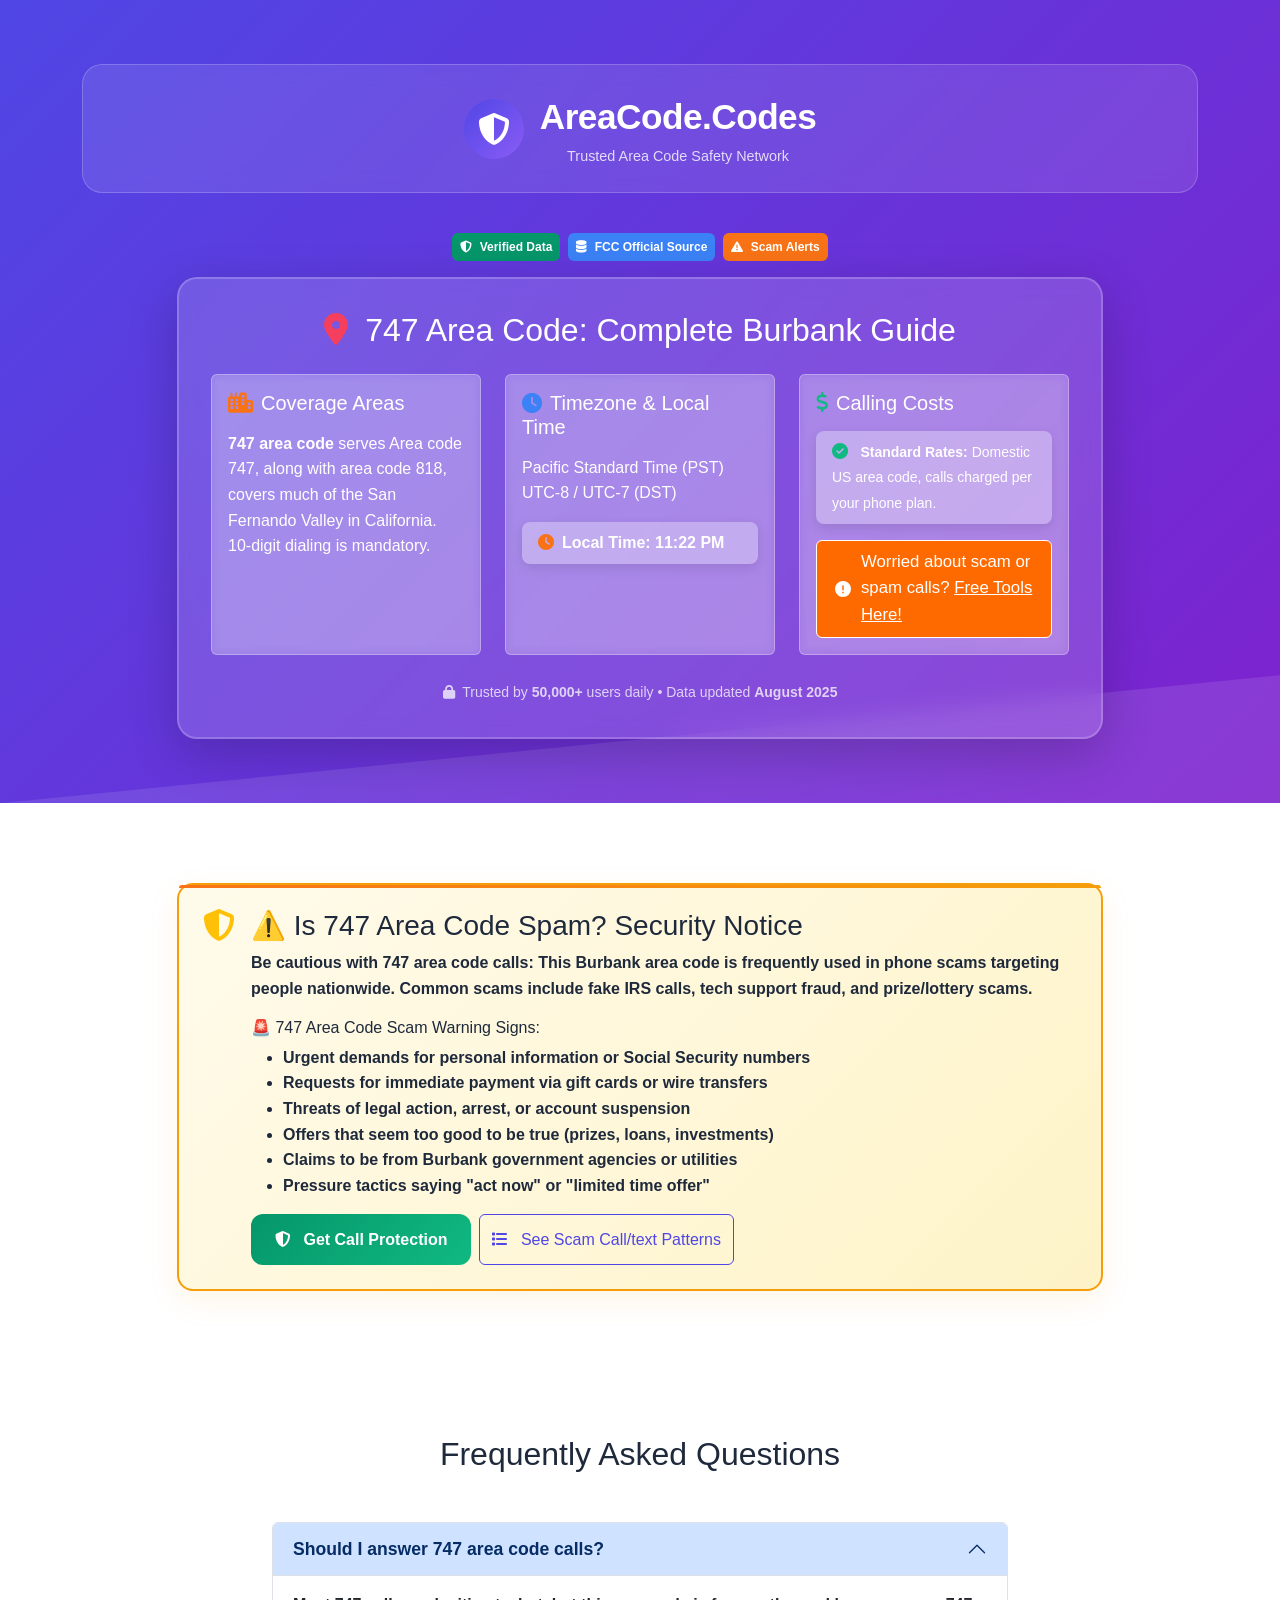
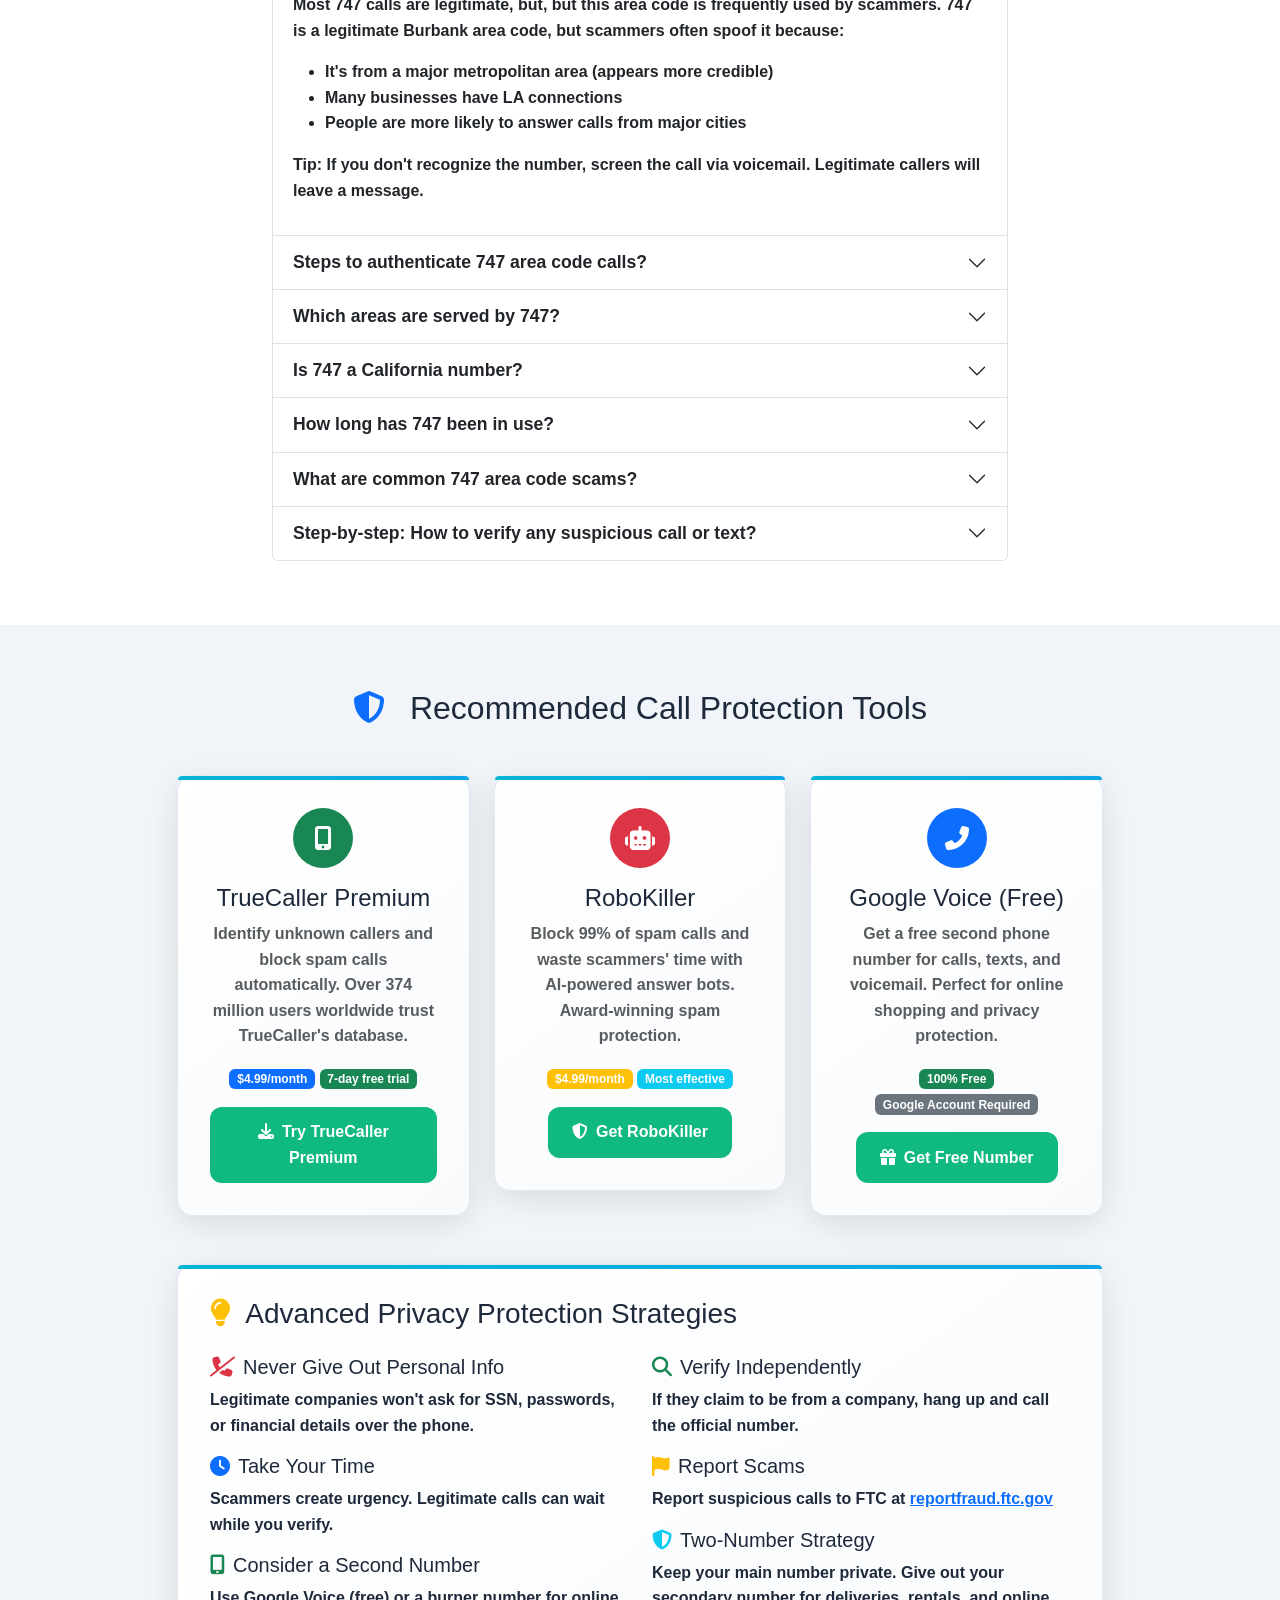
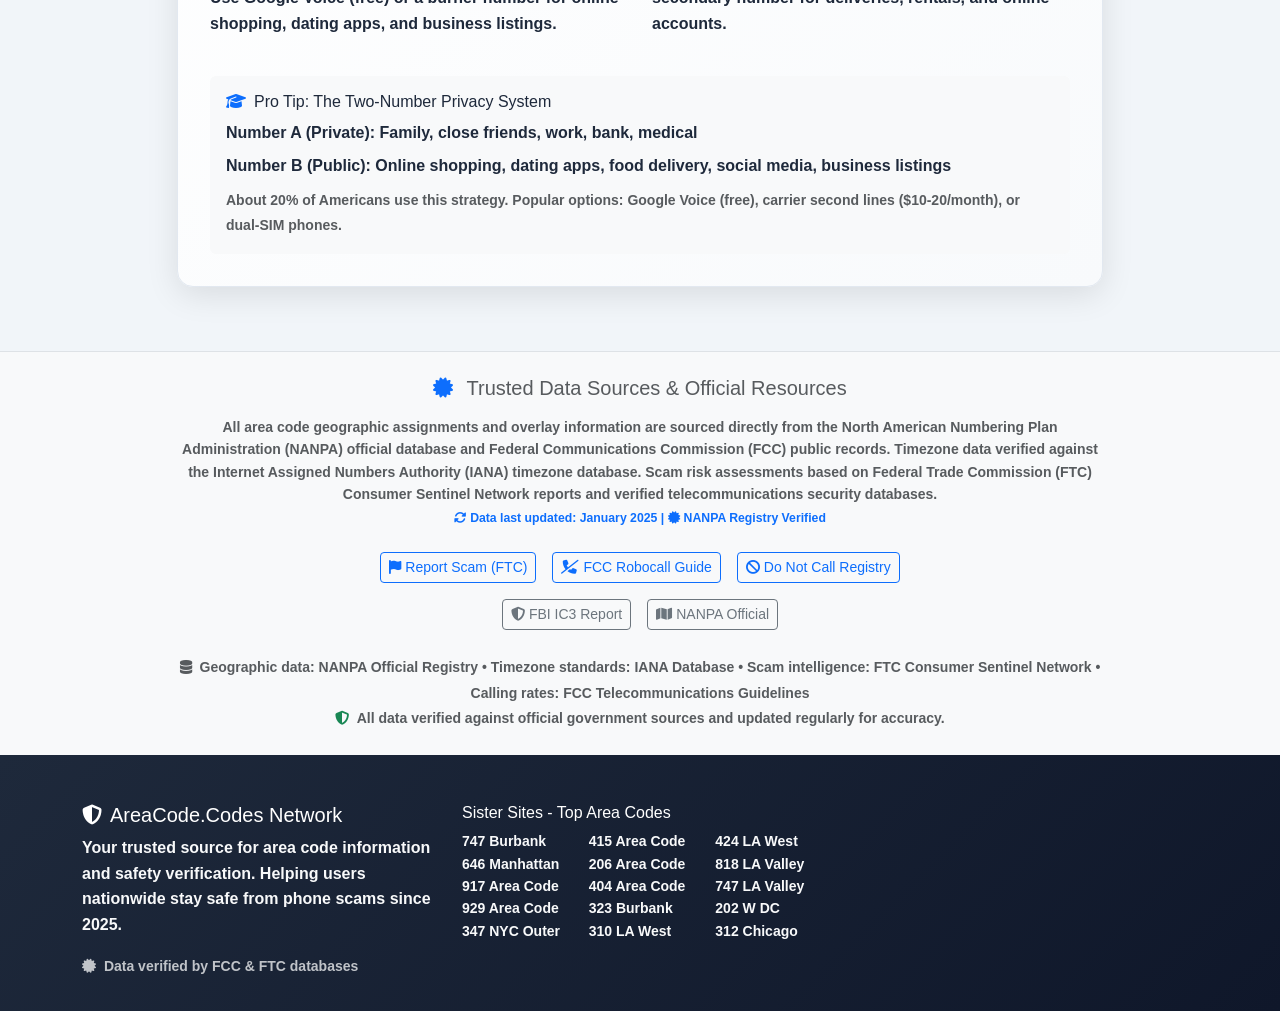
==== index.html @ 6749fb3c "Update and rename 747.html to index.html" ====
<!DOCTYPE html>
<html lang="en">
<head>
    <meta charset="UTF-8">
    <meta name="viewport" content="width=device-width, initial-scale=1.0">
    <!-- SEO: Improved Title for clarity and geo-targeting -->
    <title>747 Area Code (California) Lookup: Scam, Spam & Safety Check for Burbank</title>
    <!-- SEO: Enhanced Meta Description with more keywords and call to action -->
    <meta name="description" content="Free 747 area code lookup for Burbank, California. Check if a number is safe, reported as spam, or linked to scams. Read user reports, avoid phone fraud, and get scam alerts.">
    <!-- SEO: Meta Keywords (optional, not used by Google but kept for completeness) -->
    <meta name="keywords" content="747 area code, 747 area code Burbank, 747 area code scam, 747 area code California, is 747 area code spam, Burbank area code, phone scam check, caller ID verification, 747 spam calls, area code lookup, Burbank, California area code, scam alerts, robocalls, phone fraud">
    <!-- SEO: Robots meta for indexing -->
    <meta name="robots" content="index, follow">
    
    <!-- Open Graph Meta Tags for social sharing -->
    <meta property="og:title" content="747 Area Code (California): Burbank Lookup, Scam & Spam Check 747areacode.codes">
    <meta property="og:description" content="Lookup 747 area code numbers in Burbank, CA. Get scam alerts, user reports, and safety tips.">
    <meta property="og:type" content="website">
    <meta property="og:url" content="https://747.areacode.codes">

    
    <!-- Twitter Card Meta Tags -->
    <meta name="twitter:card" content="summary_large_image">
    <meta name="twitter:title" content="747 Area Code (California): Burbank Lookup, Scam & Spam Check">
    <meta name="twitter:description" content="Lookup 747 area code numbers in Burbank, CA. Get scam alerts, user reports, and safety tips.">
    
    <!-- Canonical URL for SEO -->
    <link rel="canonical" href="https://747.areacode.codes">
    
    <!-- Favicon -->
    <link rel="icon" type="image/x-icon" href="favicon.ico">
    
    <!-- Google tag (gtag.js) -->
    <script async src="https://www.googletagmanager.com/gtag/js?id=G-JYRG1LR357"></script>
    <script>
      window.dataLayer = window.dataLayer || [];
      function gtag(){dataLayer.push(arguments);}
      gtag('js', new Date());

      gtag('config', 'G-JYRG1LR357');
    </script>
    
    <!-- Bootstrap CSS -->
    <link href="https://cdn.jsdelivr.net/npm/bootstrap@5.3.0/dist/css/bootstrap.min.css" rel="stylesheet">
    <link href="https://cdnjs.cloudflare.com/ajax/libs/font-awesome/6.4.0/css/all.min.css" rel="stylesheet">
    
    <!-- Custom CSS -->
    <link rel="stylesheet" href="areacodes.css">

    <!-- Google Analytics -->
    <script async src="https://www.googletagmanager.com/gtag/js?id=G-JYRG1LR357"></script>
    <script>
        window.dataLayer = window.dataLayer || [];
        function gtag(){dataLayer.push(arguments);}
        gtag('js', new Date());
        gtag('config', 'G-JYRG1LR357_ID');
    </script>
    
    <!-- Structured Data: FAQPage schema for rich results (add or update as needed) -->
    <script type="application/ld+json">
    {
      "@context": "https://schema.org",
      "@type": "FAQPage",
      "mainEntity": [
        {
          "@type": "Question",
          "name": "Is the 747 area code safe or a scam?",
          "acceptedAnswer": {
            "@type": "Answer",
            "text": "The 747 area code is legitimate for Burbank, California, but scammers often spoof it. Always verify unknown callers."
          }
        },
        {
          "@type": "Question",
          "name": "How do I check if a 747 number is spam?",
          "acceptedAnswer": {
            "@type": "Answer",
            "text": "Use caller ID apps, search the number online, and check user reports on this site to identify spam or scam calls."
          }
        },
        {
          "@type": "Question",
          "name": "What cities use the 747 area code?",
          "acceptedAnswer": {
            "@type": "Answer",
            "text": "747 covers Burbank, Glendale, San Fernando Valley, Calabasas, Universal City, and parts of Ventura County."
          }
        }
      ]
    }
    </script>
</head>

<body>
    <!-- Hero Section -->
    <section class="hero-section">
        <div class="container">
            <!-- Unified Brand Header -->
            <div class="row justify-content-center text-center mb-4">
                <div class="col-lg-12">
                    <div class="brand-logo mb-3">
                        <div class="logo-container d-flex align-items-center justify-content-center">
                            <div class="logo-icon" style="background: linear-gradient(135deg, #4f46e5, #8b5cf6);">
                                <i class="fas fa-shield-alt"></i>
                            </div>
            <div class="logo-text ms-3">
                <div class="logo-main mb-0">
                    <a href="https://areacode.codes" class="text-white text-decoration-none" style="font-weight:bold;">AreaCode.Codes</a>
                </div>
                <p class="logo-sub mb-0">Trusted Area Code Safety Network</p>
            </div>
                        </div>
                    </div>
                </div>
            </div>
            
            <!-- Trust Badges Banner -->
            <div class="row justify-content-center mb-3">
                <div class="col-lg-10 d-flex justify-content-center">
                    <div class="badge bg-success me-2 p-2" style="background-color: #059669 !important;"><i class="fas fa-shield-alt me-1"></i> Verified Data</div>
                    <div class="badge bg-primary me-2 p-2" style="background-color: #3b82f6 !important;"><i class="fas fa-database me-1"></i> FCC Official Source</div>
                    <div class="badge bg-warning p-2" style="background-color: #f97316 !important; color: white;"><i class="fas fa-exclamation-triangle me-1"></i> Scam Alerts</div>
                </div>
            </div>
            
            <!-- Direct Area Code Information Banner -->
            <div class="row justify-content-center">
                <div class="col-lg-10">
                    <div class="hero-info-card">
                        <div class="row">
                            <div class="col-md-12">
                                <h1 class="h2 mb-4 text-center text-white">
    <i class="fas fa-map-marker-alt me-2" style="color: #f43f5e;"></i>
    747 Area Code: Complete Burbank Guide
</h1>
                                <div class="row g-4">
                                    <div class="col-lg-4">
                                        <div class="hero-info-box h-100 p-3 border rounded">
                                            <h3 class="h5 mb-3"><i class="fas fa-city me-2" style="color: #f97316;"></i>Coverage Areas</h3>
                                            <p class="mb-0 text-white"><strong>747 area code</strong> serves Area code 747, along with area code 818, covers much of the San Fernando Valley in California. 10-digit dialing is mandatory.</p>
                                        </div>
                                    </div>
                                    <div class="col-lg-4">
                                        <div class="hero-info-box h-100 p-3 border rounded">
                                            <h3 class="h5 mb-3"><i class="fas fa-clock me-2" style="color: #3b82f6;"></i>Timezone & Local Time</h3>
                                            <p class="mb-2 text-white">Pacific Standard Time (PST)<br>UTC-8 / UTC-7 (DST)</p>
                                            <div class="hero-alert py-2 px-3 mt-2 mb-0">
                                                <i class="fas fa-clock me-2" style="color: #f97316;"></i><strong>Local Time:</strong> 
                                                <span id="heroLocalTime" class="fw-bold">--:-- --</span>
                                            </div>
                                        </div>
                                    </div>
                                    <div class="col-lg-4">
                                        <div class="hero-info-box h-100 p-3 border rounded">
                                            <h3 class="h5 mb-3"><i class="fas fa-dollar-sign me-2" style="color: #10b981;"></i>Calling Costs</h3>
                                            <div class="hero-alert py-2 px-3 mb-0">
                                                <i class="fas fa-check-circle me-2" style="color: #10b981;"></i>
                                                <small><strong>Standard Rates:</strong> Domestic US area code, calls charged per your phone plan.</small>
                                            </div>
                                            <!-- Scam/Spam Alert Tip -->
                                            <div class="mt-3">
                                              <div class="info-tip d-flex align-items-center gap-2 px-3 py-2 rounded" tabindex="0" style="background:#ff6a00; border:1.5px solid #fff; color:#fff; font-size:1.05rem; cursor:pointer; transition:background 0.2s, border 0.2s;" onclick="document.getElementById('protection-tools').scrollIntoView({behavior:'smooth'});" onkeypress="if(event.key==='Enter'){document.getElementById('protection-tools').scrollIntoView({behavior:'smooth'});}">
                                                <svg viewBox="0 0 20 20" fill="currentColor" width="20" height="20" style="flex-shrink:0;"><path d="M10 2a8 8 0 100 16 8 8 0 000-16zm.75 12.25h-1.5v-1.5h1.5v1.5zm0-3h-1.5V6.5h1.5v2.75z"/></svg>
                                                <span>Worried about scam or spam calls? <u>Free Tools Here!</u></span>
                                              </div>
                                            </div>
                                        </div>
                                    </div>
                                </div>
                                <div class="text-center mt-4">
                                    <small class="text-white opacity-75">
                                        <i class="fas fa-lock me-1"></i> Trusted by <strong>50,000+</strong> users daily • Data updated <strong>August 2025</strong>
                                    </small>
                                </div>
                            </div>
                        </div>
                    </div>
                </div>
            </div>
        </div>
    </section>

    <!-- Results Section -->
    <section class="py-5" id="resultsSection" style="display: none;">
        <div class="container">
            <div class="row justify-content-center">
                <div class="col-lg-10">
                    <div class="info-card">
                        <div class="row">
                            <div class="col-md-8">
                                <h2 class="h3 mb-4">
                                    <i class="fas fa-map-marker-alt text-primary me-2"></i>
                                    Area Code <span id="resultAreaCode"></span> Information
                                </h2>
                                <div id="basicInfo">
                                    <!-- Basic info will be populated by JavaScript -->
                                </div>
                            </div>
                            <div class="col-md-4">
                                <div class="icon-badge mx-auto">
                                    <i class="fas fa-phone"></i>
                                </div>
                                <div class="text-center">
                                    <h4 id="resultCity"></h4>
                                    <p class="text-muted" id="resultState"></p>
                                </div>
                            </div>
                        </div>
                    </div>

                    <!-- Security Alert -->
                    <div class="security-alert" id="securityAlert">
                        <div class="d-flex align-items-start">
                            <div class="me-3">
                                <i class="fas fa-exclamation-triangle fa-2x text-warning"></i>
                            </div>
                            <div>
                                <h4 class="mb-2">
                                    <i class="fas fa-shield-alt me-2"></i>
                                    Security Assessment
                                </h4>
                                <p class="mb-3" id="securityMessage">
                                    <!-- Security message will be populated -->
                                </p>
                                
                                <!-- User Feedback Section - Build Community Data -->
                                <div class="bg-white rounded p-3 mb-3 border">
                                    <h6><i class="fas fa-users me-2"></i>Community Safety Check</h6>
                                    <p class="small mb-2">Have you received calls from this area code?</p>
                                    <div class="d-flex gap-2 mb-2">
                                        <button class="btn btn-sm btn-success" onclick="submitFeedback('safe')">
                                            <i class="fas fa-thumbs-up"></i> Safe Call
                                        </button>
                                        <button class="btn btn-sm btn-warning" onclick="submitFeedback('suspicious')">
                                            <i class="fas fa-exclamation"></i> Suspicious
                                        </button>
                                        <button class="btn btn-sm btn-danger" onclick="submitFeedback('scam')">
                                            <i class="fas fa-ban"></i> Confirmed Scam
                                        </button>
                                    </div>
                                    <div id="feedbackCount" class="small text-muted">
                                        <!-- Community feedback stats will show here -->
                                    </div>
                                </div>
                                
                                <div class="d-flex flex-wrap gap-2">
                                    <a href="#" class="cta-button" onclick="trackSecurityInterest()">
                                        <i class="fas fa-search-plus me-2"></i>
                                        Get Detailed Safety Report
                                    </a>
                                    <a href="#protection-tools" class="btn btn-outline-primary">
                                        <i class="fas fa-tools me-2"></i>
                                        See Protection Tools
                                    </a>
                                </div>
                            </div>
                        </div>
                    </div>
                </div>
            </div>
        </div>
    </section>

    <!-- Security Alert for 747 -->
    <section class="py-5" id="securitySection">
        <div class="container">
            <div class="row justify-content-center">
                <div class="col-lg-10">
                    <div class="security-alert warning" id="default312Alert">
                        <div class="d-flex align-items-start">
                            <div class="me-3">
                                <i class="fas fa-shield-alt fa-2x text-warning"></i>
                            </div>
                            <div>
                                <h3 class="mb-2">⚠️ Is 747 Area Code Spam? Security Notice</h3>
                                <p class="mb-3">
                                    <strong>Be cautious with 747 area code calls: This Burbank area code is frequently used in phone scams targeting people nationwide. Common scams include fake IRS calls, tech support fraud, and prize/lottery scams.
                                </p>
                                <div class="mb-3">
                                    <h4 class="h6">🚨 747 Area Code Scam Warning Signs:</h4>
                                    <ul class="mb-0">
                                        <li>Urgent demands for personal information or Social Security numbers</li>
                                        <li>Requests for immediate payment via gift cards or wire transfers</li>
                                        <li>Threats of legal action, arrest, or account suspension</li>
                                        <li>Offers that seem too good to be true (prizes, loans, investments)</li>
                                        <li>Claims to be from Burbank government agencies or utilities</li>
                                        <li>Pressure tactics saying "act now" or "limited time offer"</li>
                                    </ul>
                                </div>
                                <div class="d-flex flex-wrap gap-2">
                                    <a href="#protection-tools" class="cta-button" style="background: linear-gradient(135deg, #059669, #10b981);">
                                        <i class="fas fa-shield-alt me-2"></i>
                                        Get Call Protection
                                    </a>
                                    <button class="btn btn-outline-primary" onclick="showScamPatterns()" style="border-color: #4f46e5; color: #4f46e5;">
                                        <i class="fas fa-list me-2"></i>
                                        See Scam Call/text Patterns
                                    </button>
                                </div>
                            </div>
                        </div>
                    </div>
                </div>
            </div>
        </div>
    </section>

    <!-- FAQ Section -->
    <section class="faq-section">
        <div class="container">
            <div class="row justify-content-center">
                <div class="col-lg-8">
                    <h2 class="text-center mb-5">Frequently Asked Questions</h2>
                    <div class="accordion" id="faqAccordion">
                        <!-- FAQ 1: Should I answer 747 area code calls? -->
                        <div class="accordion-item">
                            <h3 class="accordion-header">
                                <button class="accordion-button" type="button" data-bs-toggle="collapse" data-bs-target="#faq1">
                                    Should I answer 747 area code calls?
                                </button>
                            </h3>
                            <div id="faq1" class="accordion-collapse collapse show" data-bs-parent="#faqAccordion">
                                <div class="accordion-body">
                                    <p><strong>Most 747 calls are legitimate, but</strong>, but this area code is frequently used by scammers. 747 is a legitimate Burbank area code, but scammers often spoof it because:</p>
                                    <ul>
                                        <li>It's from a major metropolitan area (appears more credible)</li>
                                        <li>Many businesses have LA connections</li>
                                        <li>People are more likely to answer calls from major cities</li>
                                    </ul>
                                    <p><strong>Tip:</strong> If you don't recognize the number, screen the call via voicemail. Legitimate callers will leave a message.</p>
                                </div>
                            </div>
                        </div>

                        <!-- FAQ 2: How to verify if a 747 call is legitimate -->
                        <div class="accordion-item">
                            <h3 class="accordion-header">
                                <button class="accordion-button collapsed" type="button" data-bs-toggle="collapse" data-bs-target="#faq2">
                                    Steps to authenticate 747 area code calls?
                                </button>
                            </h3>
                            <div id="faq2" class="accordion-collapse collapse" data-bs-parent="#faqAccordion">
                                <div class="accordion-body">
                                    <p><strong>Here's how to verify 747 calls:</strong></p>
                                    <ol>
                                        <li><strong>Use caller ID apps</strong> - TrueCaller, Hiya, or RoboKiller can identify known spam numbers</li>
                                        <li><strong>Google the number</strong> - Search "[number] scam" to see if others reported it</li>
                                        <li><strong>Don't answer unknown numbers</strong> - Let legitimate callers leave voicemail</li>
                                        <li><strong>Call back independently</strong> - If they claim to be from a company, hang up and call the official number</li>
                                        <li><strong>Trust your instincts</strong> - If something feels off, it probably is</li>
                                    </ol>
                                </div>
                            </div>
                        </div>

                        <!-- FAQ 3: What cities use 747 area code -->
                        <div class="accordion-item">
                            <h3 class="accordion-header">
                                <button class="accordion-button collapsed" type="button" data-bs-toggle="collapse" data-bs-target="#faq3">
                                    Which areas are served by 747?
                                </button>
                            </h3>
                            <div id="faq3" class="accordion-collapse collapse" data-bs-parent="#faqAccordion">
                                <div class="accordion-body">
                                    <p><strong>747 area code serves central Burbank and surrounding areas:</strong></p>
                                    <div class="row">
                                        <div class="col-md-6">
                                            <ul>
                                                <li>Downtown Burbank</li>
                                                <li>Hollywood</li>
                                                <li>Beverly Hills</li>
                                                <li>Santa Monica</li>
                                                <li>West Hollywood</li>
                                                <li>Burbank</li>
                                            </ul>
                                        </div>
                                        <div class="col-md-6">
                                            <ul>
                                                <li>Burbank</li>
                                                <li>Culver City</li>
                                                <li>West Hollywood</li>
                                                <li>Venice</li>
                                                <li>Marina del Rey</li>
                                                <li>Century City</li>
                                            </ul>
                                        </div>
                                    </div>
                                    <p><em>Note: 747 overlaps with area codes 323 and 738 in the same geographic region.</em></p>
                                </div>
                            </div>
                        </div>

                        <!-- FAQ 4: Is 747 a California number? -->
                        <div class="accordion-item">
                            <h3 class="accordion-header">
                                <button class="accordion-button collapsed" type="button" data-bs-toggle="collapse" data-bs-target="#faq4">
                                    Is 747 a California number?
                                </button>
                            </h3>
                            <div id="faq4" class="accordion-collapse collapse" data-bs-parent="#faqAccordion">
                                <div class="accordion-body">
                                    <p><strong>No, 747 is not a New York area code.</strong> It's exclusively for Burbank, California.</p>
                                    <p><strong>California area codes include:</strong></p>
                                    <ul>
                                        <li><strong>212, 646, 332:</strong> Manhattan</li>
                                        <li><strong>718, 347, 929:</strong> Brooklyn, Queens, Bronx, Staten Island</li>
                                        <li><strong>914:</strong> Westchester County</li>
                                        <li><strong>516, 631:</strong> Long Island</li>
                                    </ul>
                                    <p>If someone claims to be calling from New York with a 747 number, it's likely a scam using number spoofing.</p>
                                </div>
                            </div>
                        </div>

                        <!-- FAQ 5: How long has 747 been in use? -->
                        <div class="accordion-item">
                            <h3 class="accordion-header">
                                <button class="accordion-button collapsed" type="button" data-bs-toggle="collapse" data-bs-target="#faq5">
                                    How long has 747 been in use?
                                </button>
                            </h3>
                            <div id="faq5" class="accordion-collapse collapse" data-bs-parent="#faqAccordion">
                                <div class="accordion-body">
                                    <p><strong>747 was one of the original area codes</strong> established in 1947 when the North American Numbering Plan began.</p>
                                    <div class="row mt-3">
                                        <div class="col-md-6">
                                            <h6><i class="fas fa-history text-primary me-2"></i>Historical Timeline:</h6>
                                            <ul>
                                                <li><strong>1947:</strong> 747 established covering all of Southern California</li>
                                                <li><strong>1951:</strong> Split to create 714 (Orange County)</li>
                                                <li><strong>1984:</strong> Split to create 818 (San Fernando Valley)</li>
                                                <li><strong>1991:</strong> Split to create 310 (West LA)</li>
                                                <li><strong>1998:</strong> Overlay with 323 began</li>
                                                <li><strong>2009:</strong> Overlay with 738 implemented</li>
                                            </ul>
                                        </div>
                                        <div class="col-md-6">
                                            <h6><i class="fas fa-map text-success me-2"></i>Coverage Evolution:</h6>
                                        </div>
                                    </div>
                                </div>
                            </div>
                        </div>

                        <!-- FAQ 6: Common 747 scam types -->
                        <div class="accordion-item">
                            <h3 class="accordion-header">
                                <button class="accordion-button collapsed" type="button" data-bs-toggle="collapse" data-bs-target="#faq6">
                                    What are common 747 area code scams?
                                </button>
                            </h3>
                            <div id="faq6" class="accordion-collapse collapse" data-bs-parent="#faqAccordion">
                                <div class="accordion-body">
                                    <div class="row">
                                        <div class="col-md-6">
                                            <h6><i class="fas fa-exclamation-triangle text-warning me-2"></i>Top 747 Scam Types:</h6>
                                            <ol>
                                                <li><strong>Fake IRS/Tax Scams</strong> - Threatening arrest for unpaid taxes</li>
                                                <li><strong>Tech Support Fraud</strong> - Claiming computer virus/malware</li>
                                                <li><strong>Prize/Lottery Scams</strong> - "You've won" but need to pay fees</li>
                                                <li><strong>Medicare/Insurance Fraud</strong> - Fake benefit updates</li>
                                                <li><strong>Charity Scams</strong> - Especially after natural disasters</li>
                                                <li><strong>Romance Scams</strong> - Dating app/social media targeting</li>
                                            </ol>
                                        </div>
                                        <div class="col-md-6">
                                            <h6><i class="fas fa-shield-alt text-success me-2"></i>Red Flags to Watch:</h6>
                                            <ul>
                                                <li>Urgent demands for immediate payment</li>
                                                <li>Requests for gift cards or wire transfers</li>
                                                <li>Threats of arrest or legal action</li>
                                                <li>Asking for SSN or bank details</li>
                                                <li>Pressure to "act now" or "limited time"</li>
                                                <li>Caller gets angry when questioned</li>
                                            </ul>
                                            <div class="alert alert-info mt-3">
                                                <small><strong>Remember:</strong> Government agencies send letters before calling. Banks never ask for passwords by phone.</small>
                                            </div>
                                        </div>
                                    </div>
                                </div>
                            </div>
                        </div>

                        <!-- FAQ 7: Step-by-step verification -->
                        <div class="accordion-item">
                            <h3 class="accordion-header">
                                <button class="accordion-button collapsed" type="button" data-bs-toggle="collapse" data-bs-target="#faq7">
                                    Step-by-step: How to verify any suspicious call or text?
                                </button>
                            </h3>
                            <div id="faq7" class="accordion-collapse collapse" data-bs-parent="#faqAccordion">
                                <div class="accordion-body">
                                    <div class="row">
                                        <div class="col-md-6">
                                            <h6><i class="fas fa-phone text-primary me-2"></i>For Phone Calls:</h6>
                                            <ol>
                                                <li><strong>Don't answer unknown numbers</strong> - Let it go to voicemail</li>
                                                <li><strong>Listen to voicemail carefully</strong> - Legitimate callers leave detailed messages</li>
                                                <li><strong>Google search the number</strong> - Add "scam" or "spam" to your search</li>
                                                <li><strong>Never give personal info</strong> - SSN, bank details, passwords</li>
                                                <li><strong>Call back independently</strong> - Use official numbers from company websites</li>
                                                <li><strong>Trust your instincts</strong> - If it feels wrong, it probably is</li>
                                            </ol>
                                        </div>
                                        <div class="col-md-6">
                                            <h6><i class="fas fa-sms text-success me-2"></i>For Text Messages:</h6>
                                            <ol>
                                                <li><strong>Check sender carefully</strong> - Is it from a real shortcode or phone number?</li>
                                                <li><strong>Look for spelling errors</strong> - Scammers often have poor grammar</li>
                                                <li><strong>Don't click links</strong> - Especially shortened URLs</li>
                                                <li><strong>Verify with official app</strong> - Check your bank/service provider app</li>
                                                <li><strong>Forward to SPAM (7726)</strong> - Report suspicious texts</li>
                                                <li><strong>Block and delete</strong> - Don't engage with scammers</li>
                                            </ol>
                                        </div>
                                    </div>
                                    <div class="alert alert-warning mt-4">
                                        <h6><i class="fas fa-exclamation-triangle me-2"></i>Emergency Verification Steps:</h6>
                                        <p class="mb-2"><strong>If caller claims urgent issue:</strong></p>
                                        <ol class="mb-0">
                                            <li>Hang up immediately (don't feel rude)</li>
                                            <li>Wait 5 minutes, then call the official number</li>
                                            <li>Ask if they have any urgent matters for you</li>
                                            <li>Report the scam attempt to authorities</li>
                                        </ol>
                                    </div>
                                </div>
                            </div>
                        </div>
                    </div>
                </div>
            </div>
        </div>
    </section>

    <!-- Protection Tools Section -->
    <section class="feature-section" id="protection-tools">
        <div class="container">
            <div class="row justify-content-center">
                <div class="col-lg-10">
                    <h2 class="text-center mb-5">
                        <i class="fas fa-shield-alt text-primary me-3"></i>
                        Recommended Call Protection Tools
                    </h2>
                    <div class="row g-4">
                        <div class="col-md-4">
                            <div class="info-card text-center">
                                <div class="icon-badge bg-success mx-auto">
                                    <i class="fas fa-mobile-alt"></i>
                                </div>
                                <h4>TrueCaller Premium</h4>
                                <p class="text-muted">Identify unknown callers and block spam calls automatically. Over 374 million users worldwide trust TrueCaller's database.</p>
                                <div class="mb-2">
                                    <span class="badge bg-primary">$4.99/month</span>
                                    <span class="badge bg-success">7-day free trial</span>
                                </div>
                                <div class="mt-3">
                                    <a href="http://bit.ly/4llN5Fl" target="_blank" class="cta-button" onclick="trackAffiliateClick('truecaller')">
                                        <i class="fas fa-download me-2"></i>Try TrueCaller Premium
                                    </a>
                                </div>
                            </div>
                        </div>
                        <div class="col-md-4">
                            <div class="info-card text-center">
                                <div class="icon-badge bg-danger mx-auto">
                                    <i class="fas fa-robot"></i>
                                </div>
                                <h4>RoboKiller</h4>
                                <p class="text-muted">Block 99% of spam calls and waste scammers' time with AI-powered answer bots. Award-winning spam protection.</p>
                                <div class="mb-2">
                                    <span class="badge bg-warning">$4.99/month</span>
                                    <span class="badge bg-info">Most effective</span>
                                </div>
                                <div class="mt-3">
                                    <a href="http://bit.ly/4oufwn4" target="_blank" class="cta-button" onclick="trackAffiliateClick('robokiller')">
                                        <i class="fas fa-shield-alt me-2"></i>Get RoboKiller
                                    </a>
                                </div>
                            </div>
                        </div>
                        <div class="col-md-4">
                            <div class="info-card text-center">
                                <div class="icon-badge bg-primary mx-auto">
                                    <i class="fas fa-phone-alt"></i>
                                </div>
                                <h4>Google Voice (Free)</h4>
                                <p class="text-muted">Get a free second phone number for calls, texts, and voicemail. Perfect for online shopping and privacy protection.</p>
                                <div class="mb-2">
                                    <span class="badge bg-success">100% Free</span>
                                    <span class="badge bg-secondary">Google Account Required</span>
                                </div>
                                <div class="mt-3">
                                    <a href="https://voice.google.com" target="_blank" class="cta-button" onclick="trackAffiliateClick('google-voice')">
                                        <i class="fas fa-gift me-2"></i>Get Free Number
                                    </a>
                                </div>
                            </div>
                        </div>
                    </div>
                    
                    <!-- Additional Tips -->
                    <div class="info-card mt-5">
                        <h3 class="mb-4">
                            <i class="fas fa-lightbulb text-warning me-2"></i>
                            Advanced Privacy Protection Strategies
                        </h3>
                        <div class="row">
                            <div class="col-md-6">
                                <h5><i class="fas fa-phone-slash text-danger me-2"></i>Never Give Out Personal Info</h5>
                                <p>Legitimate companies won't ask for SSN, passwords, or financial details over the phone.</p>
                                
                                <h5><i class="fas fa-clock text-primary me-2"></i>Take Your Time</h5>
                                <p>Scammers create urgency. Legitimate calls can wait while you verify.</p>
                                
                                <h5><i class="fas fa-mobile-alt text-success me-2"></i>Consider a Second Number</h5>
                                <p>Use Google Voice (free) or a burner number for online shopping, dating apps, and business listings.</p>
                            </div>
                            <div class="col-md-6">
                                <h5><i class="fas fa-search text-success me-2"></i>Verify Independently</h5>
                                <p>If they claim to be from a company, hang up and call the official number.</p>
                                
                                <h5><i class="fas fa-flag text-warning me-2"></i>Report Scams</h5>
                                <p>Report suspicious calls to FTC at <a href="https://reportfraud.ftc.gov" target="_blank">reportfraud.ftc.gov</a></p>
                                
                                <h5><i class="fas fa-shield-alt text-info me-2"></i>Two-Number Strategy</h5>
                                <p>Keep your main number private. Give out your secondary number for deliveries, rentals, and online accounts.</p>
                            </div>
                        </div>
                        
                        <!-- Two-Number Strategy Details -->
                        <div class="mt-4 p-3 bg-light rounded">
                            <h6><i class="fas fa-graduation-cap text-primary me-2"></i>Pro Tip: The Two-Number Privacy System</h6>
                            <p class="mb-2"><strong>Number A (Private):</strong> Family, close friends, work, bank, medical</p>
                            <p class="mb-2"><strong>Number B (Public):</strong> Online shopping, dating apps, food delivery, social media, business listings</p>
                            <p class="mb-0"><small class="text-muted">About 20% of Americans use this strategy. Popular options: Google Voice (free), carrier second lines ($10-20/month), or dual-SIM phones.</small></p>
                        </div>
                    </div>
                </div>
            </div>
        </div>
    </section>

    <!-- Government & Authority Links Section -->
    <section class="py-4 bg-light border-top">
        <div class="container">
            <div class="row justify-content-center">
                <div class="col-lg-10">
                    <div class="text-center mb-4">
                        <h3 class="h5 text-muted mb-3">
                            <i class="fas fa-certificate text-primary me-2"></i>
                            Trusted Data Sources & Official Resources
                        </h3>
                        <p class="small text-muted mb-4">
                            All area code geographic assignments and overlay information are sourced directly from the <strong>North American Numbering Plan Administration (NANPA)</strong> official database and <strong>Federal Communications Commission (FCC)</strong> public records. 
                            Timezone data verified against the <strong>Internet Assigned Numbers Authority (IANA)</strong> timezone database. 
                            Scam risk assessments based on <strong>Federal Trade Commission (FTC)</strong> Consumer Sentinel Network reports and verified telecommunications security databases.
                            <br><small class="text-primary">
                                <i class="fas fa-sync-alt me-1"></i>Data last updated: January 2025 | 
                                <i class="fas fa-certificate me-1"></i>NANPA Registry Verified
                            </small>
                        </p>
                    </div>
                    <div class="row justify-content-center">
                        <div class="col-md-8">
                            <div class="d-flex flex-wrap justify-content-center gap-3">
                                <a href="https://reportfraud.ftc.gov" target="_blank" class="btn btn-outline-primary btn-sm">
                                    <i class="fas fa-flag me-1"></i>Report Scam (FTC)
                                </a>
                                <a href="https://www.fcc.gov/consumers/guides/stop-unwanted-robocalls-and-texts" target="_blank" class="btn btn-outline-primary btn-sm">
                                    <i class="fas fa-phone-slash me-1"></i>FCC Robocall Guide
                                </a>
                                <a href="https://www.donotcall.gov" target="_blank" class="btn btn-outline-primary btn-sm">
                                    <i class="fas fa-ban me-1"></i>Do Not Call Registry
                                </a>
                                <a href="https://www.ic3.gov/Home/ComplaintChoice/default.aspx" target="_blank" class="btn btn-outline-secondary btn-sm">
                                    <i class="fas fa-shield-alt me-1"></i>FBI IC3 Report
                                </a>
                                <a href="https://www.nanpa.com/area_codes/area_code_maps.html" target="_blank" class="btn btn-outline-secondary btn-sm">
                                    <i class="fas fa-map me-1"></i>NANPA Official
                                </a>
                            </div>
                        </div>
                    </div>
                    
                    <div class="mt-4 text-center">
                        <small class="text-muted">
                            <i class="fas fa-database me-1"></i>
                            Geographic data: <strong>NANPA Official Registry</strong> • Timezone standards: <strong>IANA Database</strong> • 
                            Scam intelligence: <strong>FTC Consumer Sentinel Network</strong> • Calling rates: <strong>FCC Telecommunications Guidelines</strong>
                            <br>
                            <i class="fas fa-shield-alt me-1 text-success"></i>
                            All data verified against official government sources and updated regularly for accuracy.
                        </small>
                    </div>
                </div>
            </div>
        </div>
    </section>

    <!-- Footer -->
    <footer class="footer">
        <div class="container">
            <div class="row">
                <div class="col-md-4">
                    <h5><i class="fas fa-shield-alt me-2"></i>AreaCode.Codes Network</h5>
                    <p class="text-light">Your trusted source for area code information and safety verification. Helping users nationwide stay safe from phone scams since 2025.</p>
                    <div class="mt-3">
                        <small class="text-light opacity-75">
                            <i class="fas fa-certificate me-1"></i>
                            Data verified by FCC & FTC databases
                        </small>
                    </div>
                </div>

                <!-- Sister Sites section temporarily disabled to prevent 404 errors -->
                <div class="col-md-4">
                    <h6>Sister Sites - Top Area Codes</h6>
                    <div class="row">
                        <div class="col-4">
                            <ul class="list-unstyled small">
                                <li><a href="https://213area.codes" class="text-light text-decoration-none">747 Burbank</a></li>
                                <li><a href="https://646area.codes" class="text-light text-decoration-none">646 Manhattan</a></li>
                                <li><a href="https://917areacode.org" class="text-light text-decoration-none">917 Area Code</a></li>
                                <li><a href="https://929areacode.net" class="text-light text-decoration-none">929 Area Code</a></li>
                                <li><a href="https://347area.codes" class="text-light text-decoration-none">347 NYC Outer</a></li>
                            </ul>
                        </div>
                        <div class="col-4">
                            <ul class="list-unstyled small">
                                <li><a href="https://areacode.codes/415.html" class="text-light text-decoration-none">415 Area Code</a></li>
                                <li><a href="https://areacode.codes/206.html" class="text-light text-decoration-none">206 Area Code</a></li>
                                <li><a href="https://areacode.codes/404.html" class="text-light text-decoration-none">404 Area Code</a></li>
                                <li><a href="https://areacode.codes/323.html" class="text-light text-decoration-none">323 Burbank</a></li>
                                <li><a href="https://areacode.codes/310.html" class="text-light text-decoration-none">310 LA West</a></li>
                            </ul>
                        </div>
                        <div class="col-4">
                            <ul class="list-unstyled small">
                                <li><a href="https://424.areacode.codes" class="text-light text-decoration-none">424 LA West</a></li>
                                <li><a href="https://818.areacode.codes" class="text-light text-decoration-none">818 LA Valley</a></li>
                                <li><a href="https://747.areacode.codes" class="text-light text-decoration-none">747 LA Valley</a></li>
                                <li><a href="https://202.areacode.codes" class="text-light text-decoration-none">202 W DC</a></li>
                                <li><a href="https://312.areacode.codes" class="text-light text-decoration-none">312 Chicago</a></li>
                            </ul>
                        </div>
                    </div>
                </div>
            </div>
        </div>
    </footer>

    <!-- Bootstrap JS -->
    <script src="https://cdn.jsdelivr.net/npm/bootstrap@5.3.0/dist/js/bootstrap.bundle.min.js"></script>

    <!-- Local Time Dynamic Script: Display local time for area code's timezone -->
    <script>
    // You can replace the variable below with the actual IANA timezone string during batch HTML generation
    // For example: "America/Los_Angeles", "America/New_York", "America/Chicago", "America/Denver", etc.
    // Recommended: use a template variable like America/Los_Angeles in your generator script
    var areaTimezone = 'America/Los_Angeles';
    function updateHeroLocalTime() {
      if (!areaTimezone || areaTimezone.startsWith('__')) return;
      var now = new Date();
      try {
        var opts = { hour: '2-digit', minute: '2-digit', hour12: true, timeZone: areaTimezone };
        var timeStr = now.toLocaleTimeString([], opts);
        var el = document.getElementById('heroLocalTime');
        if (el) el.textContent = timeStr;
      } catch (e) {
        // fallback: show browser local time
        var el = document.getElementById('heroLocalTime');
        if (el) el.textContent = now.toLocaleTimeString([], { hour: '2-digit', minute: '2-digit', hour12: true });
      }
    }
    updateHeroLocalTime();
    setInterval(updateHeroLocalTime, 60000);
    </script>

</body>
</html>
---- areacodes.css ----
:root {
    --primary-color: #3b82f6;
    --success-color: #10b981;
    --warning-color: #f59e0b;
    --danger-color: #ef4444;
    --dark-color: #1e293b;
    --light-bg: #f1f5f9;
    --gradient-1: linear-gradient(135deg, #4f46e5 0%, #7e22ce 100%);
    --gradient-2: linear-gradient(135deg, #ec4899 0%, #f43f5e 100%);
    --gradient-3: linear-gradient(135deg, #06b6d4 0%, #0ea5e9 100%);
    --accent-orange: #f97316;
    --accent-purple: #8b5cf6;
    --soft-green: #34d399;
}

body {
    font-family: 'Inter', -apple-system, BlinkMacSystemFont, sans-serif;
    line-height: 1.6;
    color: var(--dark-color);
}

.hero-section {
    background: var(--gradient-1);
    color: white;
    padding: 4rem 0;
    position: relative;
    overflow: hidden;
}
.hero-section::before {
    content: '';
    position: absolute;
    top: 0;
    left: 0;
    right: 0;
    bottom: 0;
    background: url('data:image/svg+xml,<svg xmlns="http://www.w3.org/2000/svg" viewBox="0 0 1000 100" fill="rgba(255,255,255,0.1)"><polygon points="0,100 1000,0 1000,100"/></svg>');
    background-size: cover;
}
.search-container {
    background: white;
    border-radius: 20px;
    padding: 2rem;
    box-shadow: 0 20px 60px rgba(0,0,0,0.15);
    margin-top: 2rem;
    position: relative;
    z-index: 2;
    border: 3px solid rgba(255,255,255,0.3);
}
.search-input {
    border: 2px solid #e5e7eb;
    border-radius: 12px;
    padding: 1rem 1.5rem;
    font-size: 1.1rem;
    transition: all 0.3s ease;
}
.search-input:focus {
    border-color: var(--accent-orange);
    box-shadow: 0 0 0 3px rgba(249, 115, 22, 0.2);
}
.search-btn {
    background: var(--gradient-3);
    border: none;
    border-radius: 12px;
    padding: 1rem 2rem;
    font-weight: 600;
    font-size: 1.1rem;
    transition: all 0.3s ease;
    color: white;
}
.search-btn:hover {
    background: var(--gradient-2);
    transform: translateY(-2px);
    color: white;
}
.info-card {
    background: linear-gradient(145deg, #ffffff 0%, #f8fafc 100%);
    border-radius: 16px;
    padding: 2rem;
    box-shadow: 0 8px 32px rgba(0,0,0,0.1);
    border: 1px solid #e2e8f0;
    transition: all 0.3s ease;
    position: relative;
}
.info-card:hover {
    transform: translateY(-4px);
    box-shadow: 0 12px 40px rgba(0,0,0,0.15);
}
.info-card::before {
    content: '';
    position: absolute;
    top: 0;
    left: 0;
    right: 0;
    height: 4px;
    background: var(--gradient-3);
    border-radius: 16px 16px 0 0;
}
.info-box {
    background: linear-gradient(135deg, #ffffff 0%, #f8fafc 100%);
    border: 1px solid #e2e8f0 !important;
    transition: all 0.3s ease;
    min-height: 180px;
    display: flex;
    flex-direction: column;
}
.info-box:hover {
    transform: translateY(-2px);
    box-shadow: 0 8px 24px rgba(0,0,0,0.1);
    border-color: var(--primary-color) !important;
}
.security-alert {
    background: linear-gradient(135deg, #fffbeb 0%, #fef3c7 100%);
    border: 2px solid var(--warning-color);
    border-radius: 16px;
    padding: 1.5rem;
    margin: 2rem 0;
    position: relative;
    box-shadow: 0 10px 30px rgba(245, 158, 11, 0.1);
}
.security-alert::before {
    content: '';
    position: absolute;
    top: 0;
    left: 0;
    right: 0;
    height: 3px;
    background: linear-gradient(90deg, #f97316, #f59e0b);
    border-radius: 16px 16px 0 0;
}
.security-alert.danger {
    background: linear-gradient(135deg, #fee2e2 0%, #fecaca 100%);
    border-color: var(--danger-color);
}
.security-alert.success {
    background: linear-gradient(135deg, #d1fae5 0%, #a7f3d0 100%);
    border-color: var(--success-color);
}
.icon-badge {
    width: 60px;
    height: 60px;
    background: var(--primary-color);
    border-radius: 50%;
    display: flex;
    align-items: center;
    justify-content: center;
    color: white;
    font-size: 1.5rem;
    margin-bottom: 1rem;
}
.brand-logo {
    margin-bottom: 2rem;
}
.logo-container {
    background: rgba(255,255,255,0.1);
    border-radius: 20px;
    padding: 1.5rem 2.5rem;
    backdrop-filter: blur(10px);
    border: 1px solid rgba(255,255,255,0.2);
}
.logo-icon {
    width: 60px;
    height: 60px;
    background: var(--accent-orange);
    border-radius: 50%;
    display: flex;
    align-items: center;
    justify-content: center;
    color: white;
    font-size: 2rem;
}
.logo-main {
    font-size: 2.2rem;
    font-weight: 800;
    color: white;
    letter-spacing: -0.5px;
}
.logo-sub {
    font-size: 0.9rem;
    color: rgba(255,255,255,0.8);
    font-weight: 500;
}
.feature-section {
    padding: 4rem 0;
    background: var(--light-bg);
}
.cta-button {
    background: var(--success-color);
    color: white;
    border: none;
    border-radius: 12px;
    padding: 0.8rem 1.5rem;
    font-weight: 600;
    text-decoration: none;
    display: inline-block;
    transition: all 0.3s ease;
}
.cta-button:hover {
    background: #059669;
    color: white;
    transform: translateY(-2px);
}
.faq-section {
    padding: 4rem 0;
}
.compact-search-container {
    border-radius: 12px;
    padding: 1.5rem;
    box-shadow: 0 4px 12px rgba(0,0,0,0.1);
    border: 1px solid #e2e8f0;
    background: linear-gradient(145deg, #ffffff 0%, #f8fafc 100%);
}
.hero-info-card {
    background: rgba(255,255,255,0.15);
    border-radius: 20px;
    padding: 2rem;
    box-shadow: 0 15px 50px rgba(0,0,0,0.2);
    position: relative;
    z-index: 2;
    border: 2px solid rgba(255,255,255,0.2);
    backdrop-filter: blur(10px);
}
.hero-info-box {
    background: rgba(255,255,255,0.2);
    border: 1px solid rgba(255,255,255,0.3) !important;
    border-radius: 12px;
    transition: all 0.3s ease;
    min-height: 180px;
    display: flex;
    flex-direction: column;
    backdrop-filter: blur(5px);
}
.hero-info-box:hover {
    transform: translateY(-2px);
    box-shadow: 0 8px 24px rgba(0,0,0,0.2);
    background: rgba(255,255,255,0.3);
    border-color: rgba(255,255,255,0.5) !important;
}
.hero-alert {
    background: rgba(255,255,255,0.3);
    border-radius: 8px;
    color: white;
    font-weight: 500;
    box-shadow: 0 4px 12px rgba(0,0,0,0.1);
}
.data-trust-badge {
    background: rgba(37, 99, 235, 0.1);
    border: 1px solid rgba(37, 99, 235, 0.2);
    color: var(--primary-color);
    border-radius: 20px;
    padding: 0.25rem 0.75rem;
    font-size: 0.75rem;
    font-weight: 600;
    display: inline-flex;
    align-items: center;
    margin-right: 0.5rem;
}
.accordion-button {
    font-weight: 600;
    font-size: 1.1rem;
}
.footer {
    background: linear-gradient(135deg, #1e293b 0%, #0f172a 100%);
    color: white;
    padding: 3rem 0 2rem;
}
@media (max-width: 768px) {
    .hero-section {
        padding: 2rem 0;
    }
    .search-container {
        margin: 1rem;
    }
}
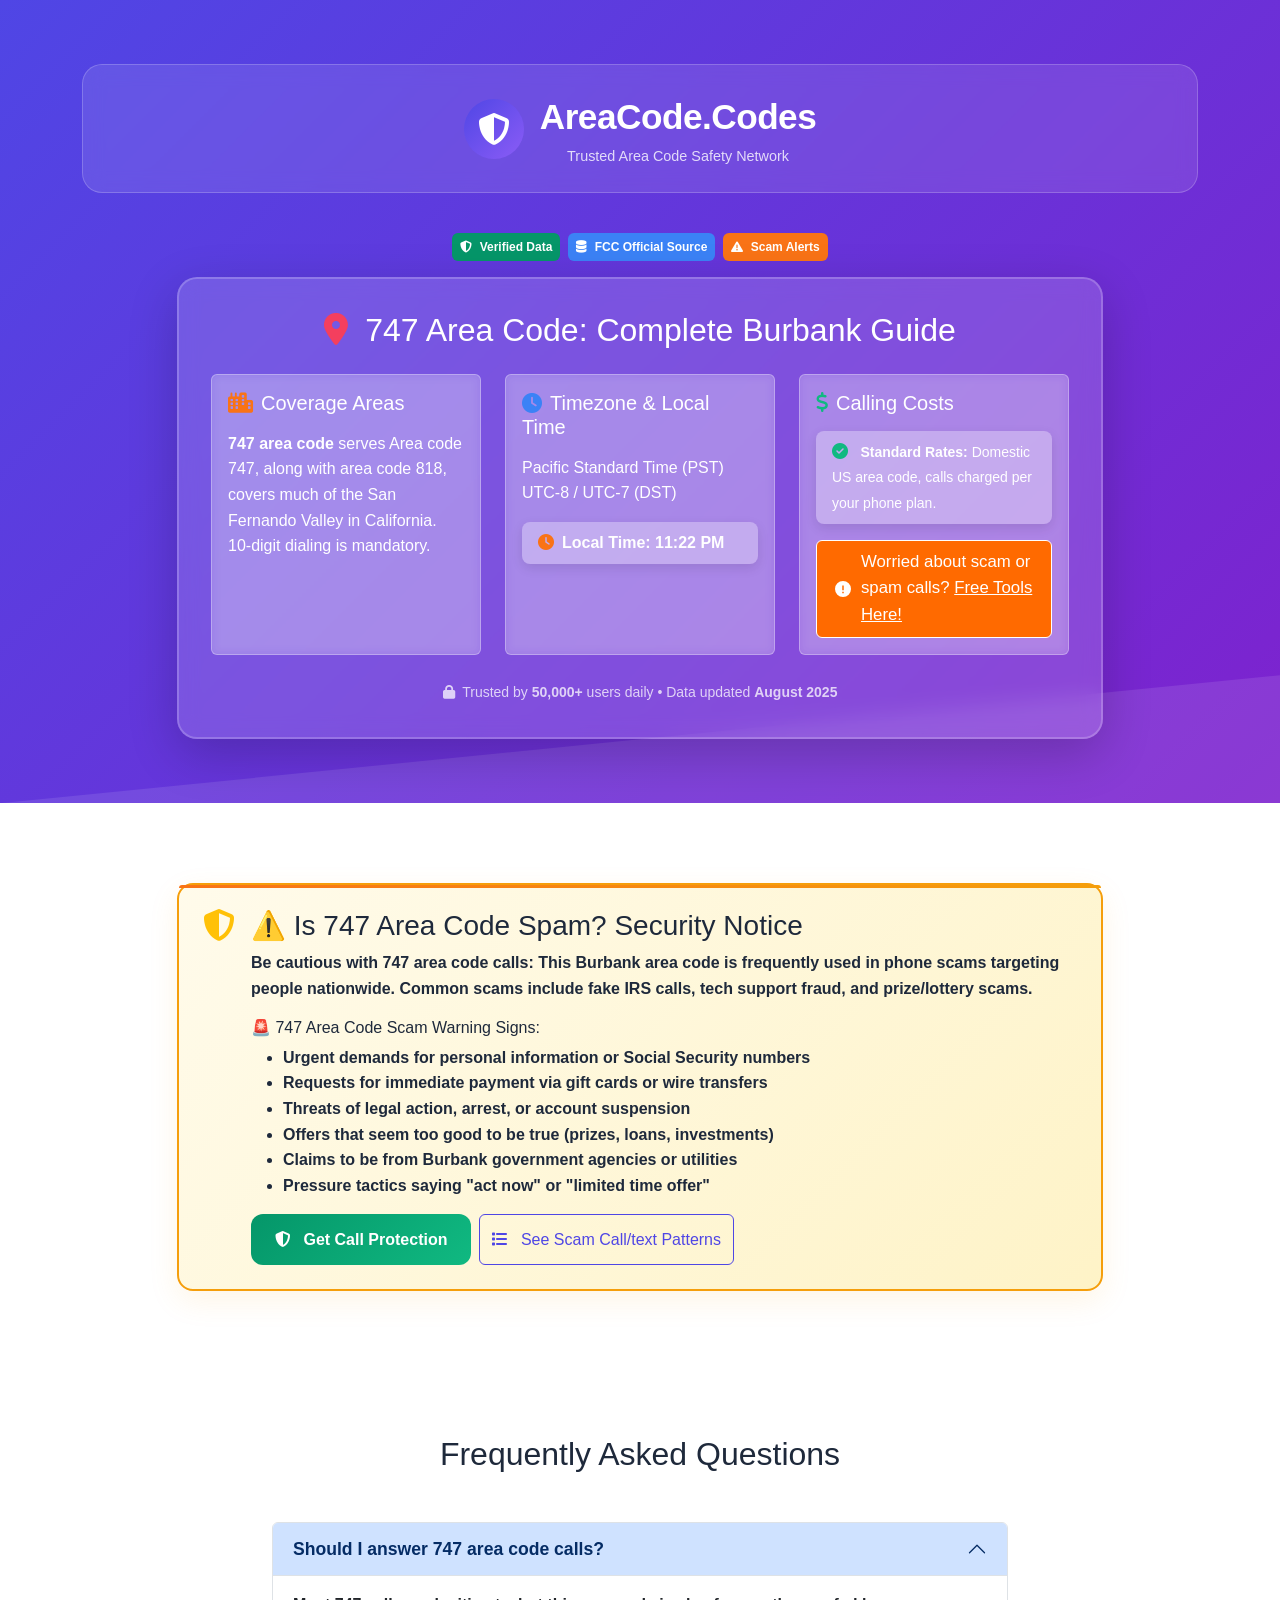
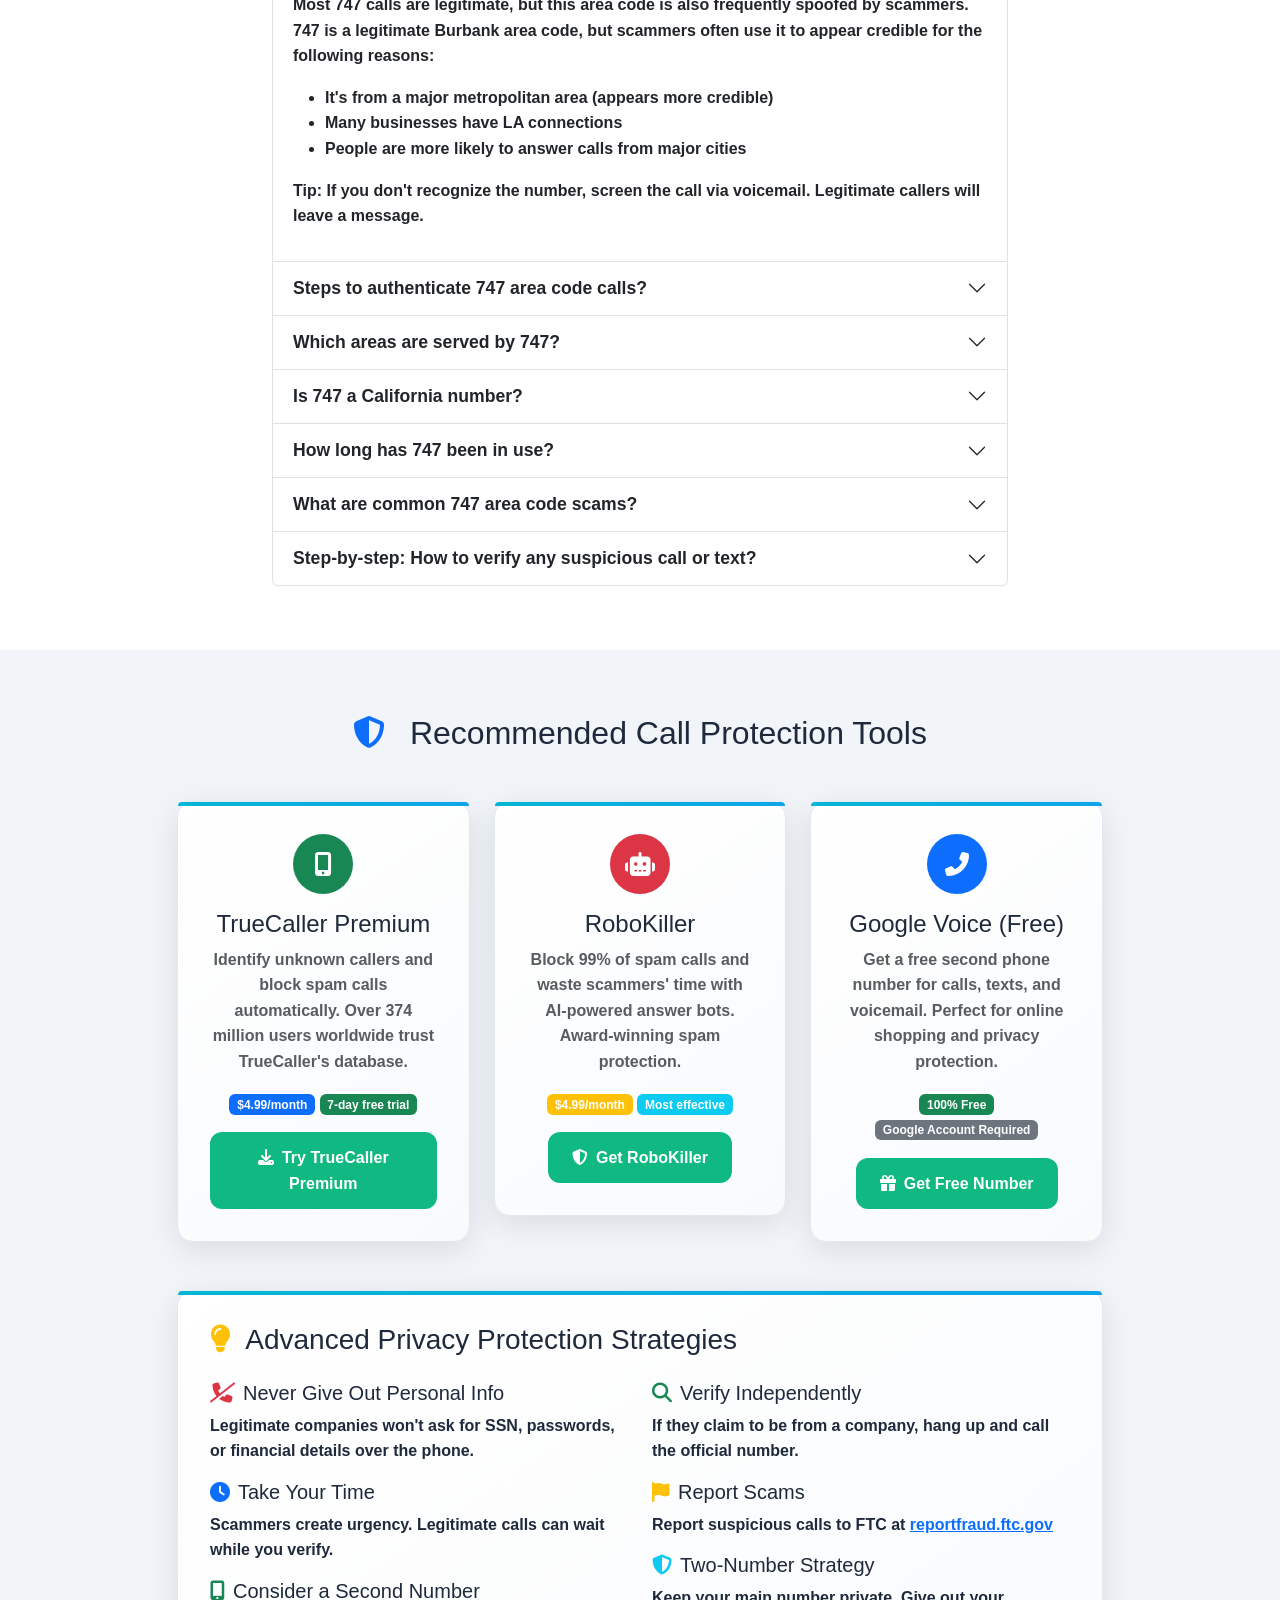
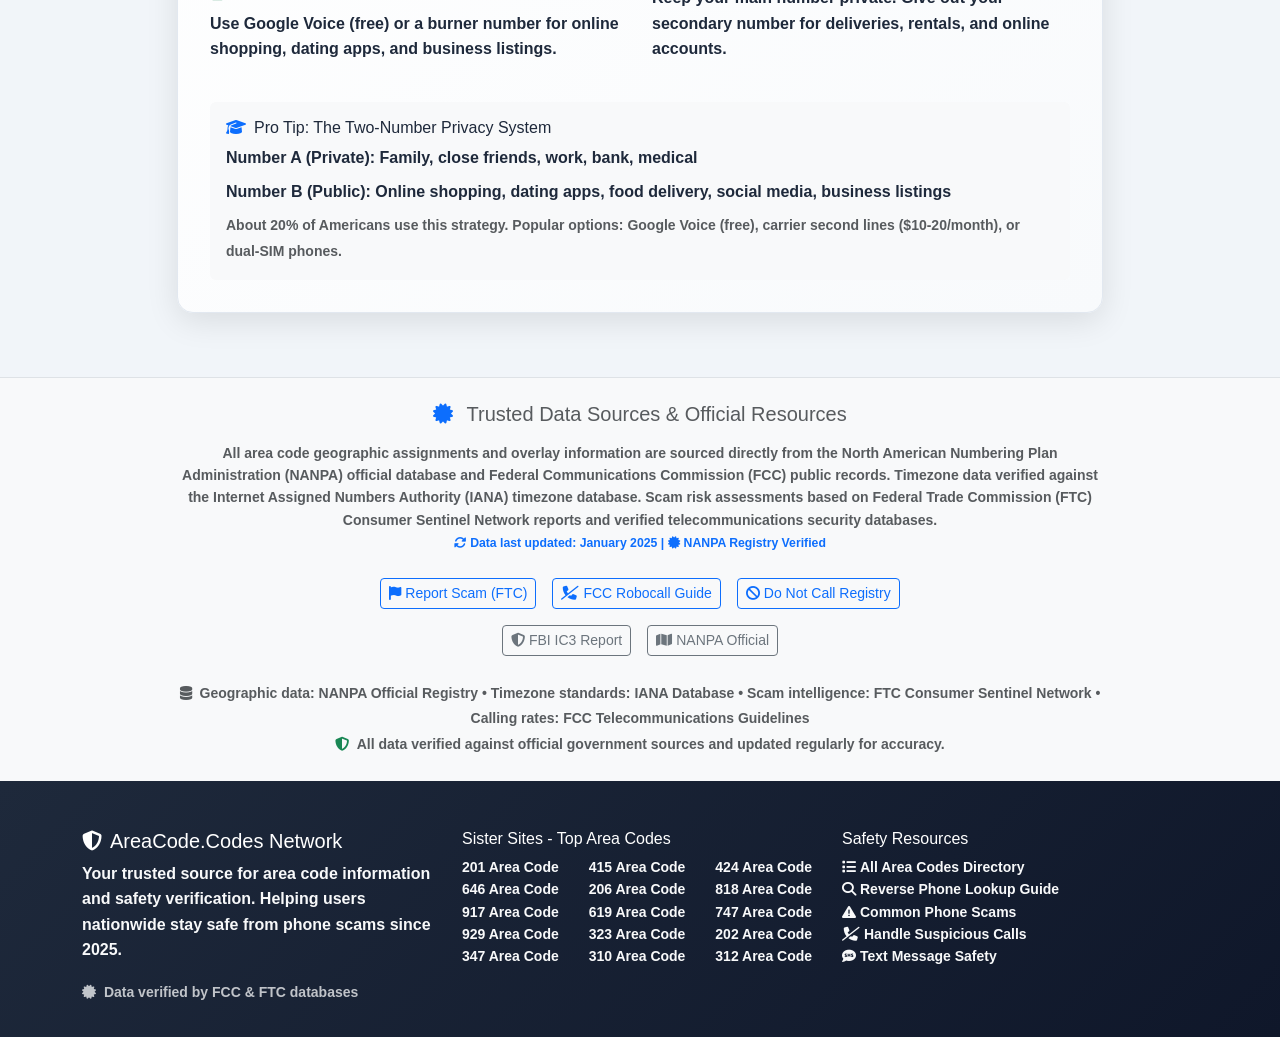
==== commit 0a73e46b: "modified:   index.html" ====
--- a/index.html
+++ b/index.html
@@ -7,7 +7,7 @@
     <title>747 Area Code (California) Lookup: Scam, Spam & Safety Check for Burbank</title>
     <!-- SEO: Enhanced Meta Description with more keywords and call to action -->
     <meta name="description" content="Free 747 area code lookup for Burbank, California. Check if a number is safe, reported as spam, or linked to scams. Read user reports, avoid phone fraud, and get scam alerts.">
-    <!-- SEO: Meta Keywords (optional, not used by Google but kept for completeness) -->
+    <!-- SEO: Meta Keywords (no longer used by major search engines, can be kept for completeness) -->
     <meta name="keywords" content="747 area code, 747 area code Burbank, 747 area code scam, 747 area code California, is 747 area code spam, Burbank area code, phone scam check, caller ID verification, 747 spam calls, area code lookup, Burbank, California area code, scam alerts, robocalls, phone fraud">
     <!-- SEO: Robots meta for indexing -->
     <meta name="robots" content="index, follow">
@@ -30,15 +30,14 @@
     <!-- Favicon -->
     <link rel="icon" type="image/x-icon" href="favicon.ico">
     
-    <!-- Google tag (gtag.js) -->
-    <script async src="https://www.googletagmanager.com/gtag/js?id=G-JYRG1LR357"></script>
-    <script>
-      window.dataLayer = window.dataLayer || [];
-      function gtag(){dataLayer.push(arguments);}
-      gtag('js', new Date());
-
-      gtag('config', 'G-JYRG1LR357');
-    </script>
+        <!-- Google tag (gtag.js) -->
+        <script async src="https://www.googletagmanager.com/gtag/js?id=G-JYRG1LR357"></script>
+        <script>
+            window.dataLayer = window.dataLayer || [];
+            function gtag(){dataLayer.push(arguments);}
+            gtag('js', new Date());
+            gtag('config', 'G-JYRG1LR357');
+        </script>
     
     <!-- Bootstrap CSS -->
     <link href="https://cdn.jsdelivr.net/npm/bootstrap@5.3.0/dist/css/bootstrap.min.css" rel="stylesheet">
@@ -47,14 +46,7 @@
     <!-- Custom CSS -->
     <link rel="stylesheet" href="areacodes.css">
 
-    <!-- Google Analytics -->
-    <script async src="https://www.googletagmanager.com/gtag/js?id=G-JYRG1LR357"></script>
-    <script>
-        window.dataLayer = window.dataLayer || [];
-        function gtag(){dataLayer.push(arguments);}
-        gtag('js', new Date());
-        gtag('config', 'G-JYRG1LR357_ID');
-    </script>
+    <!-- Google Analytics 脚本重复，已移除 -->
     
     <!-- Structured Data: FAQPage schema for rich results (add or update as needed) -->
     <script type="application/ld+json">
@@ -321,7 +313,7 @@
                             </h3>
                             <div id="faq1" class="accordion-collapse collapse show" data-bs-parent="#faqAccordion">
                                 <div class="accordion-body">
-                                    <p><strong>Most 747 calls are legitimate, but</strong>, but this area code is frequently used by scammers. 747 is a legitimate Burbank area code, but scammers often spoof it because:</p>
+                                    <p><strong>Most 747 calls are legitimate,</strong> but this area code is also frequently spoofed by scammers. 747 is a legitimate Burbank area code, but scammers often use it to appear credible for the following reasons:</p>
                                     <ul>
                                         <li>It's from a major metropolitan area (appears more credible)</li>
                                         <li>Many businesses have LA connections</li>
@@ -399,15 +391,15 @@
                             </h3>
                             <div id="faq4" class="accordion-collapse collapse" data-bs-parent="#faqAccordion">
                                 <div class="accordion-body">
-                                    <p><strong>No, 747 is not a New York area code.</strong> It's exclusively for Burbank, California.</p>
-                                    <p><strong>California area codes include:</strong></p>
+                                    <p><strong>Yes, 747 is an area code for Burbank, California.</strong> It is not a New York area code.</p>
+                                    <p><strong>Common California area codes include:</strong></p>
                                     <ul>
-                                        <li><strong>212, 646, 332:</strong> Manhattan</li>
-                                        <li><strong>718, 347, 929:</strong> Brooklyn, Queens, Bronx, Staten Island</li>
-                                        <li><strong>914:</strong> Westchester County</li>
-                                        <li><strong>516, 631:</strong> Long Island</li>
+                                        <li><strong>747, 818:</strong> Burbank, San Fernando Valley</li>
+                                        <li><strong>213, 323, 310, 424:</strong> Los Angeles and surrounding areas</li>
+                                        <li><strong>415, 628:</strong> San Francisco</li>
+                                        <li><strong>619, 858:</strong> San Diego</li>
                                     </ul>
-                                    <p>If someone claims to be calling from New York with a 747 number, it's likely a scam using number spoofing.</p>
+                                    <p>If someone claims to be calling from New York with a 747 number, it's very likely a scam using caller ID spoofing.</p>
                                 </div>
                             </div>
                         </div>
@@ -699,6 +691,7 @@
         </div>
     </section>
 
+
     <!-- Footer -->
     <footer class="footer">
         <div class="container">
@@ -720,32 +713,54 @@
                     <div class="row">
                         <div class="col-4">
                             <ul class="list-unstyled small">
-                                <li><a href="https://213area.codes" class="text-light text-decoration-none">747 Burbank</a></li>
-                                <li><a href="https://646area.codes" class="text-light text-decoration-none">646 Manhattan</a></li>
+                                <li><a href="https://213area.codes" class="text-light text-decoration-none">201 Area Code</a></li>
+                                <li><a href="https://646area.codes" class="text-light text-decoration-none">646 Area Code</a></li>
                                 <li><a href="https://917areacode.org" class="text-light text-decoration-none">917 Area Code</a></li>
                                 <li><a href="https://929areacode.net" class="text-light text-decoration-none">929 Area Code</a></li>
-                                <li><a href="https://347area.codes" class="text-light text-decoration-none">347 NYC Outer</a></li>
+                                <li><a href="https://347area.codes" class="text-light text-decoration-none">347 Area Code</a></li>
                             </ul>
                         </div>
                         <div class="col-4">
                             <ul class="list-unstyled small">
                                 <li><a href="https://areacode.codes/415.html" class="text-light text-decoration-none">415 Area Code</a></li>
                                 <li><a href="https://areacode.codes/206.html" class="text-light text-decoration-none">206 Area Code</a></li>
-                                <li><a href="https://areacode.codes/404.html" class="text-light text-decoration-none">404 Area Code</a></li>
-                                <li><a href="https://areacode.codes/323.html" class="text-light text-decoration-none">323 Burbank</a></li>
-                                <li><a href="https://areacode.codes/310.html" class="text-light text-decoration-none">310 LA West</a></li>
+                                <li><a href="https://areacode.codes/619.html" class="text-light text-decoration-none">619 Area Code</a></li>
+                                <li><a href="https://areacode.codes/323.html" class="text-light text-decoration-none">323 Area Code</a></li>
+                                <li><a href="https://areacode.codes/310.html" class="text-light text-decoration-none">310 Area Code</a></li>
                             </ul>
                         </div>
                         <div class="col-4">
                             <ul class="list-unstyled small">
-                                <li><a href="https://424.areacode.codes" class="text-light text-decoration-none">424 LA West</a></li>
-                                <li><a href="https://818.areacode.codes" class="text-light text-decoration-none">818 LA Valley</a></li>
-                                <li><a href="https://747.areacode.codes" class="text-light text-decoration-none">747 LA Valley</a></li>
-                                <li><a href="https://202.areacode.codes" class="text-light text-decoration-none">202 W DC</a></li>
-                                <li><a href="https://312.areacode.codes" class="text-light text-decoration-none">312 Chicago</a></li>
+                                <li><a href="https://424.areacode.codes" class="text-light text-decoration-none">424 Area Code</a></li>
+                                <li><a href="https://818.areacode.codes" class="text-light text-decoration-none">818 Area Code</a></li>
+                                <li><a href="https://747.areacode.codes" class="text-light text-decoration-none">747 Area Code</a></li>
+                                <li><a href="https://202.areacode.codes" class="text-light text-decoration-none">202 Area Code</a></li>
+                                <li><a href="https://312.areacode.codes" class="text-light text-decoration-none">312 Area Code</a></li>
                             </ul>
                         </div>
                     </div>
+                </div>
+
+                <!-- Safety Resources section -->
+                <div class="col-md-4">
+                    <h6>Safety Resources</h6>
+                    <ul class="list-unstyled small">
+                        <li><a href="https://areacode.codes/allareacodelist.html" class="text-light text-decoration-none">
+                            <i class="fas fa-list me-1"></i>All Area Codes Directory
+                        </a></li>
+                        <li><a href="https://areacode.codes/reverse-phone-lookup-guide.html" class="text-light text-decoration-none">
+                            <i class="fas fa-search me-1"></i>Reverse Phone Lookup Guide
+                        </a></li>
+                        <li><a href="https://areacode.codes/phone-scam-types-guide.html" class="text-light text-decoration-none">
+                            <i class="fas fa-exclamation-triangle me-1"></i>Common Phone Scams
+                        </a></li>
+                        <li><a href="https://areacode.codes/suspicious-calls-guide.html" class="text-light text-decoration-none">
+                            <i class="fas fa-phone-slash me-1"></i>Handle Suspicious Calls
+                        </a></li>
+                        <li><a href="https://areacode.codes/text-message-safety-guide.html" class="text-light text-decoration-none">
+                            <i class="fas fa-sms me-1"></i>Text Message Safety
+                        </a></li>
+                    </ul>
                 </div>
             </div>
         </div>
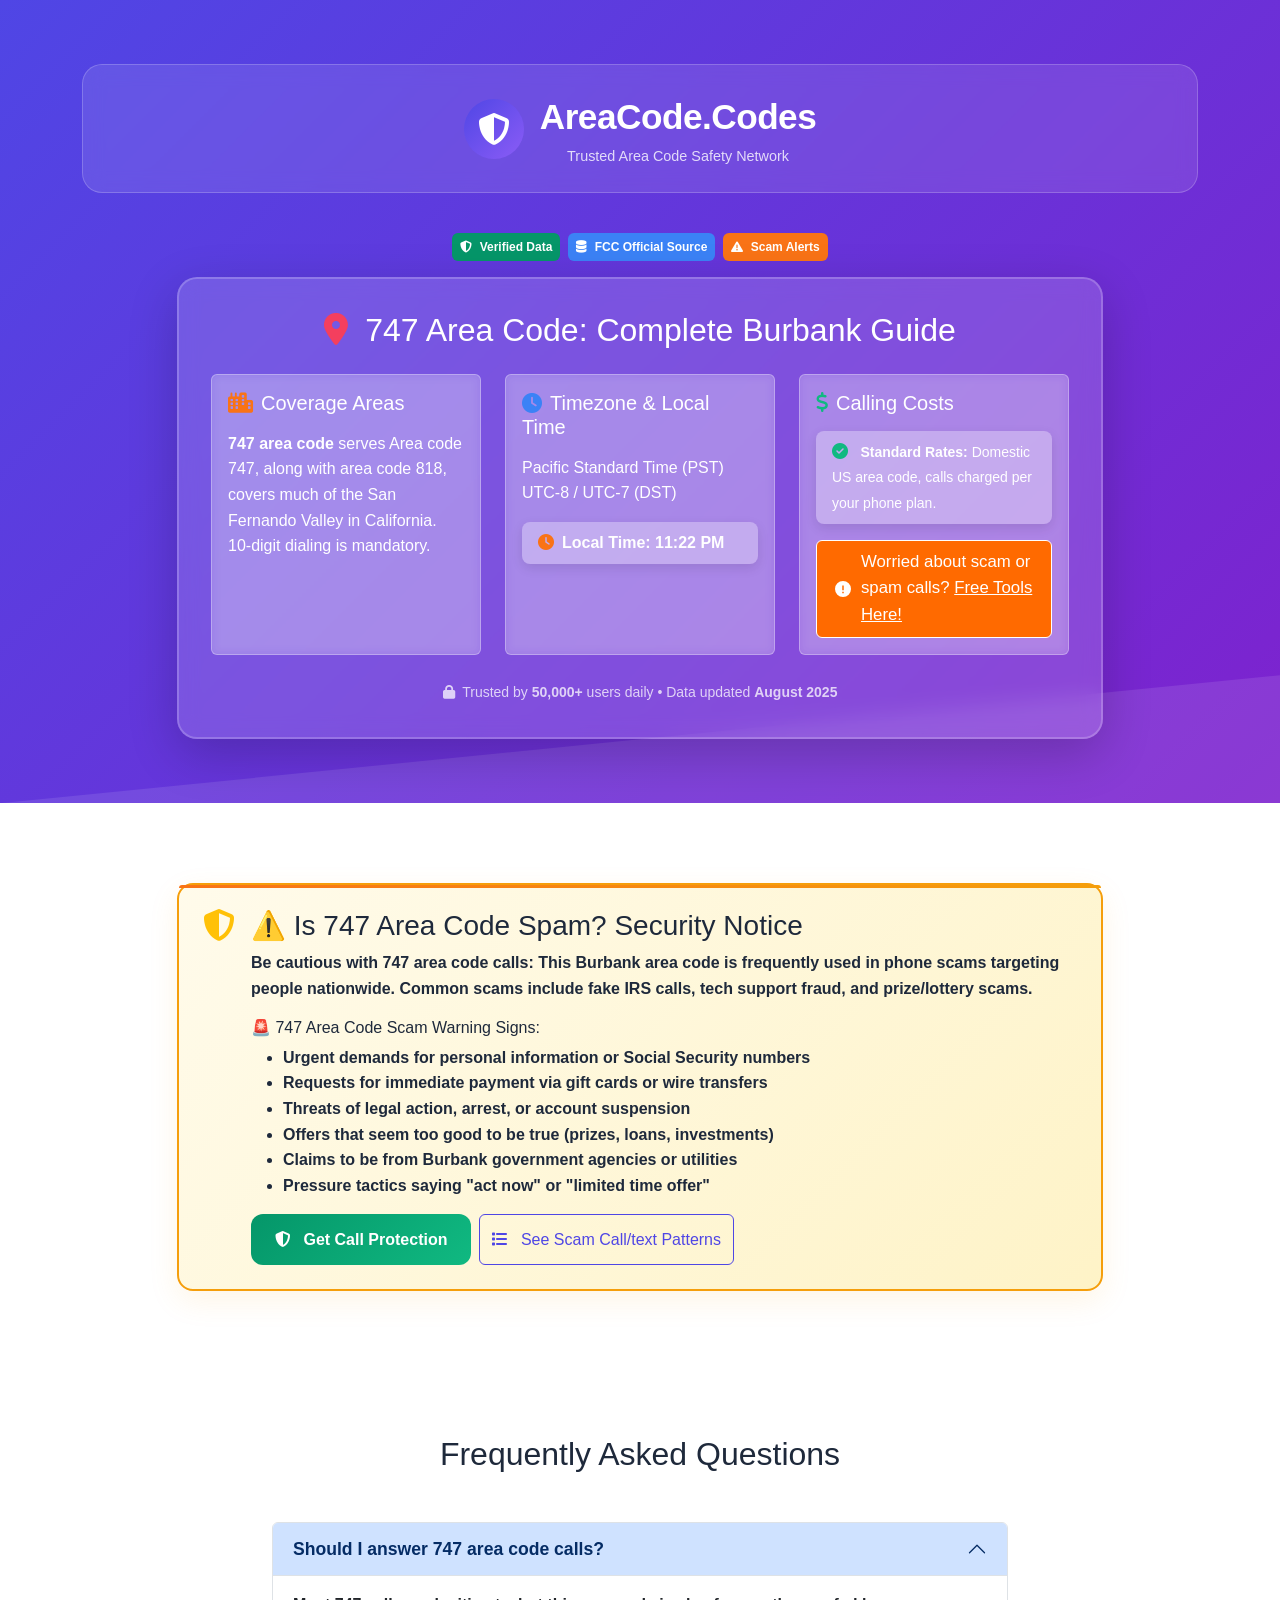
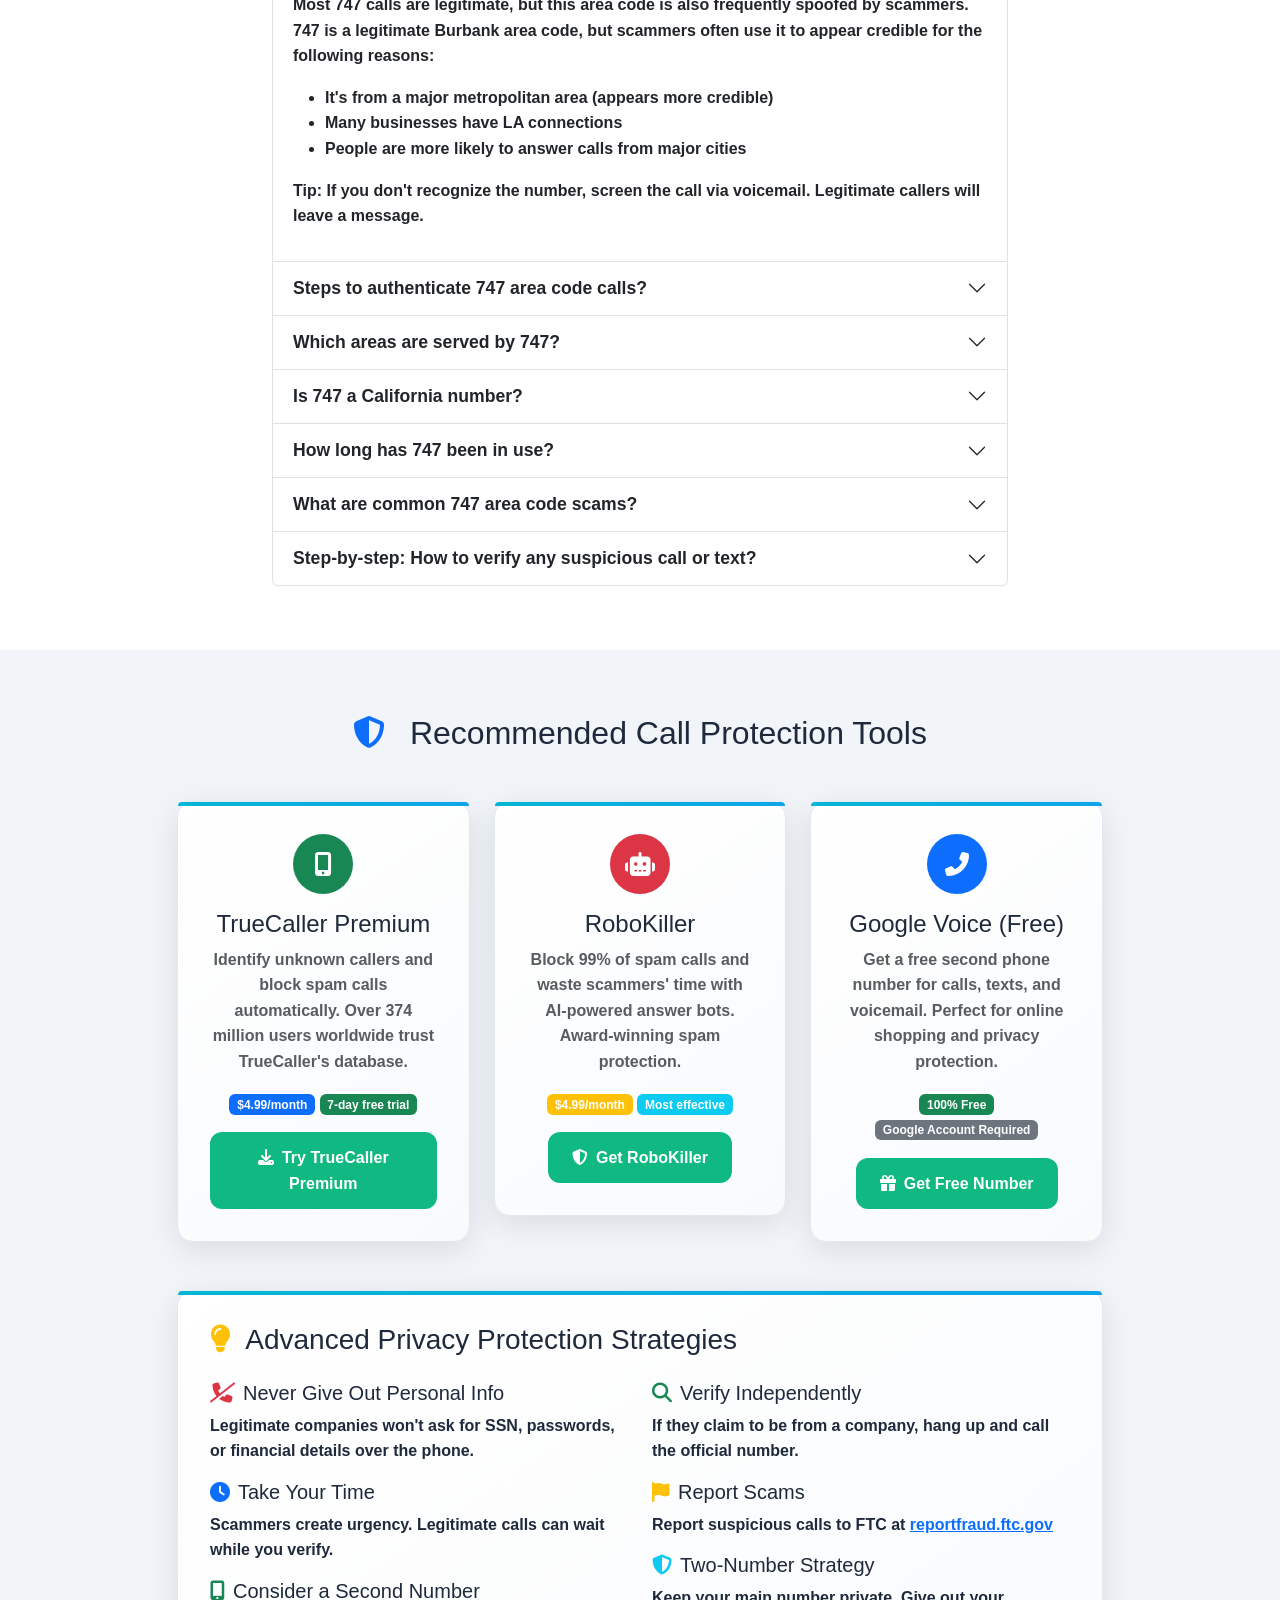
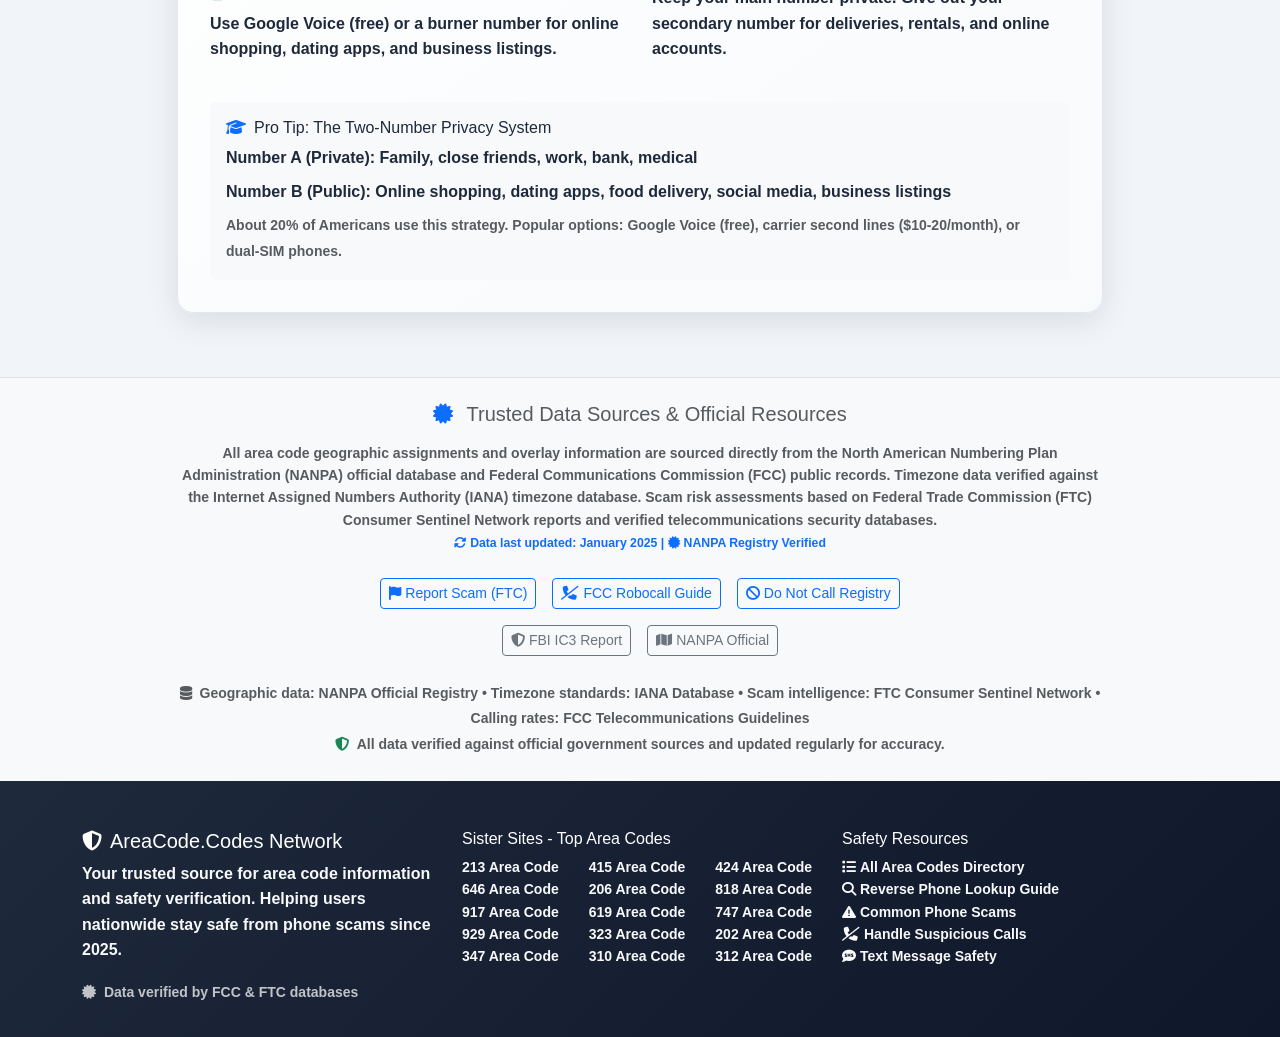
==== commit e8040e39: "modified:   index.html" ====
--- a/index.html
+++ b/index.html
@@ -713,7 +713,7 @@
                     <div class="row">
                         <div class="col-4">
                             <ul class="list-unstyled small">
-                                <li><a href="https://213area.codes" class="text-light text-decoration-none">201 Area Code</a></li>
+                                <li><a href="https://213area.codes" class="text-light text-decoration-none">213 Area Code</a></li>
                                 <li><a href="https://646area.codes" class="text-light text-decoration-none">646 Area Code</a></li>
                                 <li><a href="https://917areacode.org" class="text-light text-decoration-none">917 Area Code</a></li>
                                 <li><a href="https://929areacode.net" class="text-light text-decoration-none">929 Area Code</a></li>
